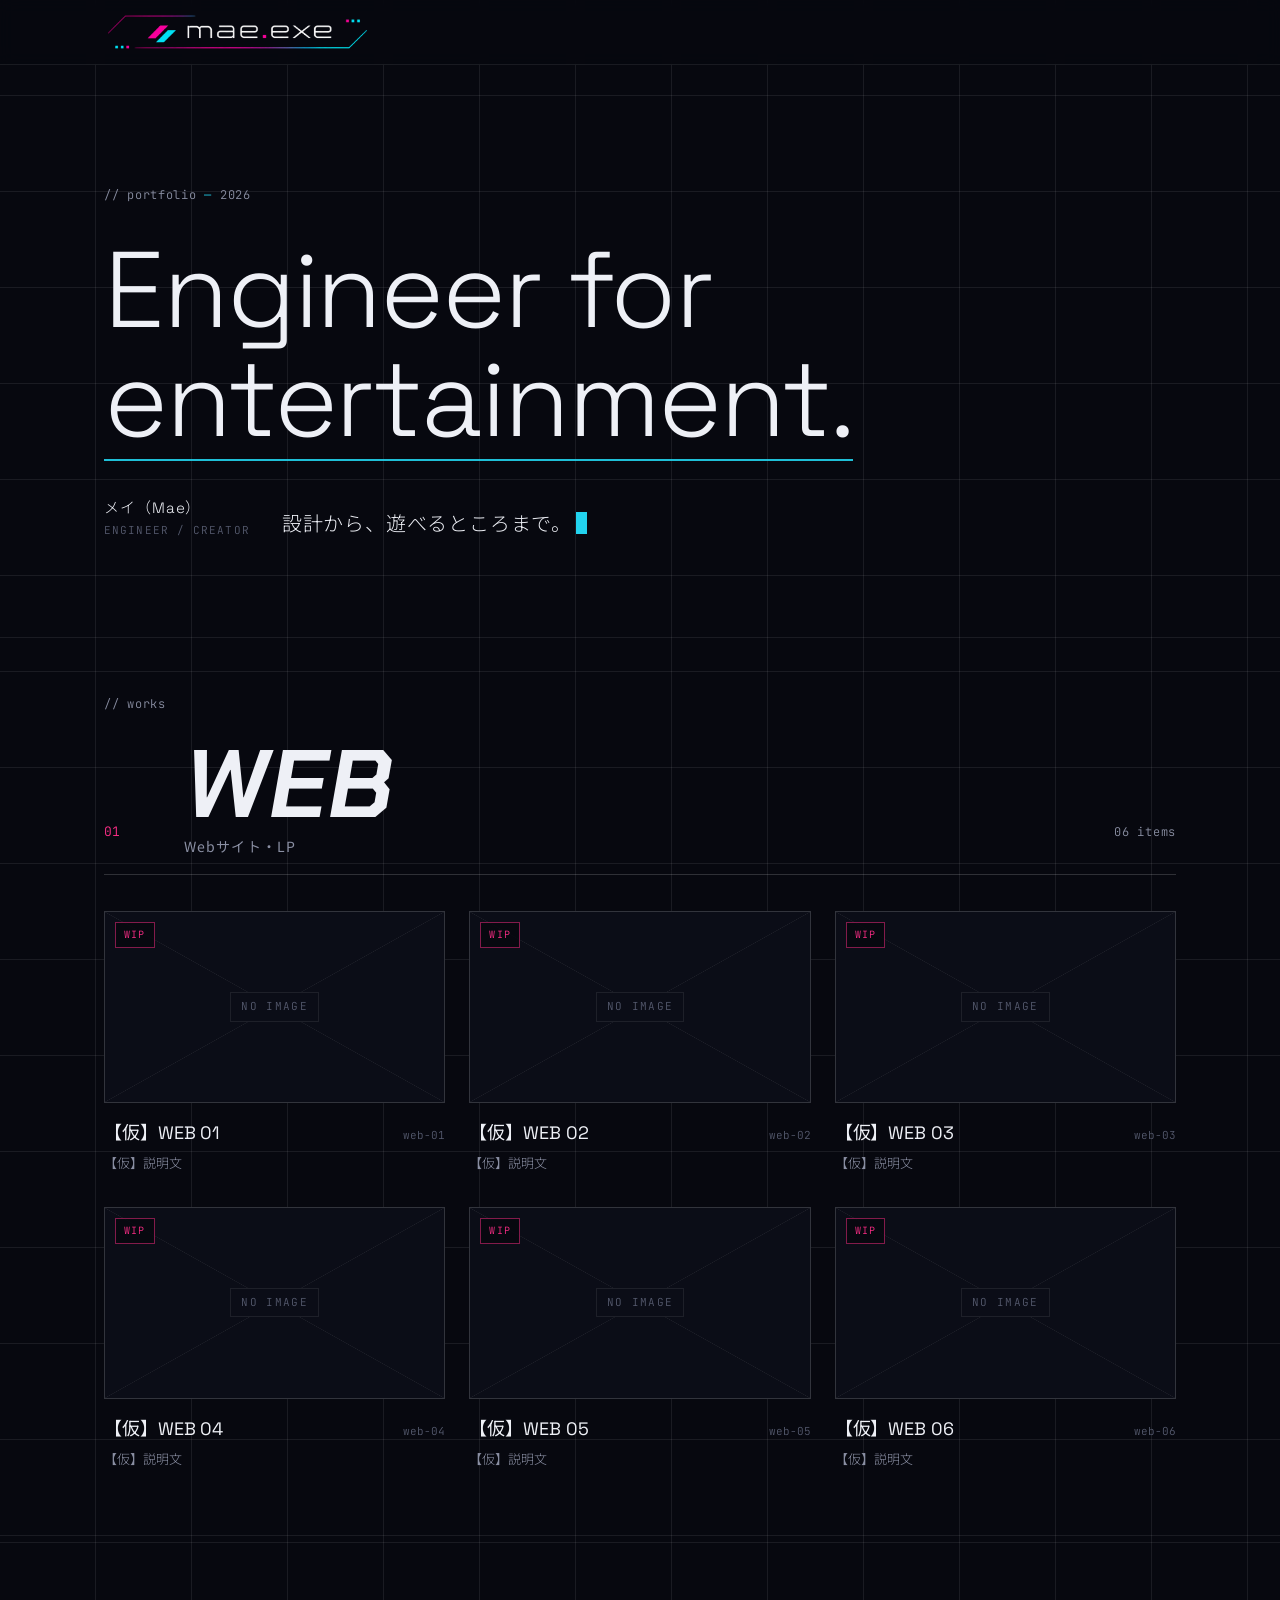
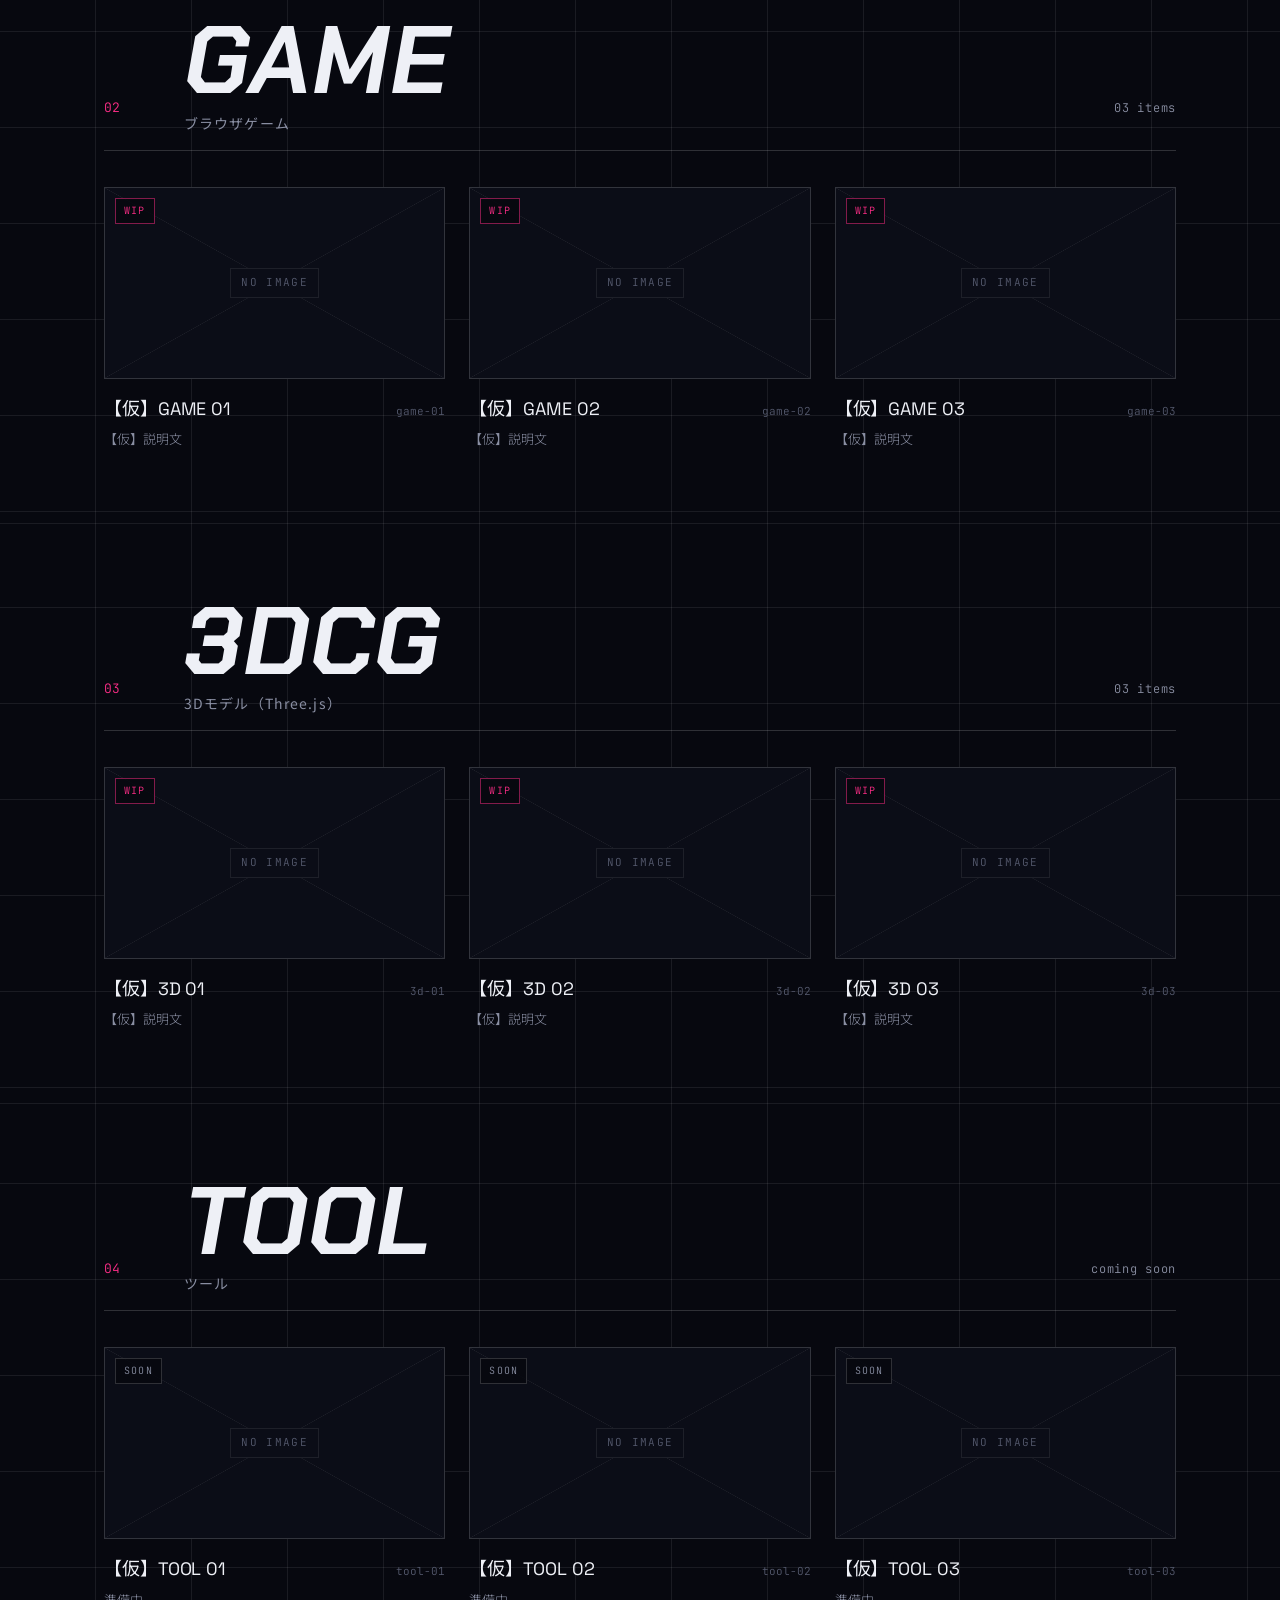
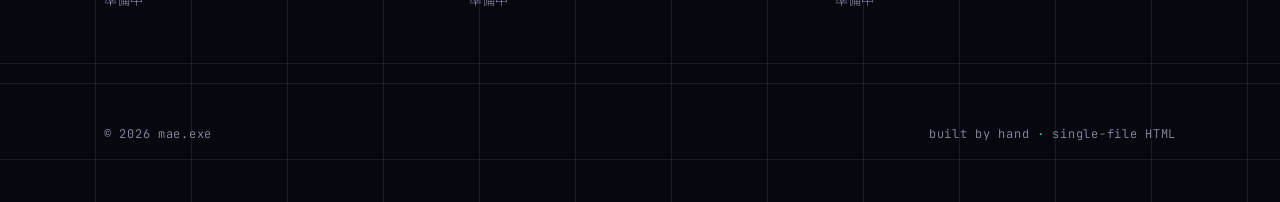
==== index.html @ 67810b6c "mae.exe ポートフォリオのトップページを追加 - KV（Engineer for entertainment.）と Works（WEB / GAME / 3DCG / TOOL） - サムネイル" ====
<!DOCTYPE html>
<html lang="ja">
<head>
<meta charset="UTF-8">
<meta name="viewport" content="width=device-width, initial-scale=1">
<title>mae.exe</title>
<link rel="preconnect" href="https://fonts.googleapis.com">
<link rel="preconnect" href="https://fonts.gstatic.com" crossorigin>
<link href="https://fonts.googleapis.com/css2?family=Space+Grotesk:wght@300;400;500&family=Chakra+Petch:ital,wght@1,600;1,700&family=JetBrains+Mono:wght@400;500&family=Noto+Sans+JP:wght@300;400;500&display=swap" rel="stylesheet">
<style>
:root{
  --bg:#07080f;
  --line:rgba(255,255,255,.08);
  --line-2:rgba(255,255,255,.16);
  --text:#eef0f6;
  --muted:#8a8fa3;
  --dim:#555a6e;
  --magenta:#ff2e88;
  --cyan:#22d3ee;
  --sans:"Noto Sans JP","Hiragino Sans","Yu Gothic",sans-serif;
  --display:"Space Grotesk","Noto Sans JP",sans-serif;
  --mono:"JetBrains Mono",ui-monospace,"Consolas",monospace;
}
*{box-sizing:border-box;margin:0;padding:0}
html{scroll-behavior:smooth;scroll-padding-top:80px}
body{
  background:var(--bg);color:var(--text);font-family:var(--sans);font-weight:300;line-height:1.8;
  -webkit-font-smoothing:antialiased;
  background-image:linear-gradient(var(--line) 1px,transparent 1px),linear-gradient(90deg,var(--line) 1px,transparent 1px);
  background-size:96px 96px;background-position:-1px -1px;
}
a{color:inherit;text-decoration:none}
.wrap{max-width:1120px;margin:0 auto;padding:0 24px}
.mono{font-family:var(--mono);font-size:12px;letter-spacing:.06em;color:var(--muted)}
.mono .hl{color:var(--cyan)}

/* header */
header.bar{position:sticky;top:0;z-index:10;background:rgba(7,8,15,.85);backdrop-filter:blur(8px);border-bottom:1px solid var(--line)}
header.bar .wrap{display:flex;align-items:center;justify-content:space-between;height:64px;gap:16px}
.logo{display:flex;align-items:center;font-family:var(--display);font-weight:500;font-size:20px;letter-spacing:.08em;color:var(--magenta);
  text-shadow:0 0 6px rgba(255,46,136,.55),0 0 18px rgba(255,46,136,.25);animation:ignite 1.6s steps(1,end) .3s both}
.logo img{display:none;height:44px;width:auto;max-width:280px;object-fit:contain}
@media (max-width:600px){ .logo img{height:36px} }
.logo.has-img img{display:block}
.logo.has-img .logo-text{display:none}
@keyframes ignite{0%{opacity:.08;text-shadow:none}10%{opacity:1}14%{opacity:.15;text-shadow:none}22%{opacity:1}26%{opacity:.3;text-shadow:none}34%,100%{opacity:1}}
/* hero (KV) */
.hero{padding:120px 0 96px;border-bottom:1px solid var(--line)}
.hero .mono{margin-bottom:28px}
.hero h1{font-family:var(--display);font-weight:300;font-size:clamp(44px,8.4vw,112px);line-height:1.02;letter-spacing:-.02em}
.hero h1 .accent{position:relative;white-space:nowrap}
.hero h1 .accent::after{content:"";position:absolute;left:0;right:0;bottom:.06em;height:2px;background:var(--cyan);opacity:.9}
.hero .sub{margin-top:40px;display:grid;grid-template-columns:auto 1fr;gap:32px;align-items:end}
.hero .name{font-family:var(--display);font-size:15px;letter-spacing:.06em}
.hero .name small{display:block;font-family:var(--mono);font-size:11px;color:var(--dim);letter-spacing:.1em}
.hero .copy{font-size:clamp(16px,2vw,20px);font-weight:300;letter-spacing:.04em}
.caret{display:inline-block;width:.55em;height:1.1em;vertical-align:-.15em;background:var(--cyan);margin-left:4px;animation:blink 1.1s steps(1) infinite}
@keyframes blink{50%{opacity:0}}
.works-label{padding-top:56px}
.works-label + section.cat{padding-top:24px}

/* category */
section.cat{padding:72px 0;border-bottom:1px solid var(--line)}
.cat-head{display:grid;grid-template-columns:64px 1fr auto;align-items:end;gap:16px;margin-bottom:36px;padding-bottom:20px;border-bottom:1px solid var(--line-2)}
.cat-head .no{font-family:var(--mono);font-size:13px;color:var(--magenta);padding-bottom:10px}
.cat-head .mono{padding-bottom:10px}
.cat-head h2{font-family:"Chakra Petch",var(--display);font-style:italic;font-weight:700;font-size:clamp(48px,7.5vw,96px);line-height:.95;letter-spacing:.01em}
.cat-head h2 small{display:block;font-family:var(--sans);font-style:normal;font-size:14px;font-weight:400;color:var(--muted);letter-spacing:.08em;margin-top:10px}

/* cards */
.grid{display:grid;grid-template-columns:repeat(3,minmax(0,1fr));gap:32px 24px}
.card{display:block;position:relative}
.thumb{position:relative;aspect-ratio:16/9;overflow:hidden;border:1px solid var(--line-2);background:#0b0d17;transition:border-color .25s,box-shadow .25s}
.thumb img{position:absolute;inset:0;width:100%;height:100%;object-fit:cover;z-index:1}
/* 画像なしのときの仮枠 */
.thumb .ph{position:absolute;inset:0;display:grid;place-items:center;
  background:
    linear-gradient(to top right,transparent calc(50% - .5px),var(--line) 50%,transparent calc(50% + .5px)),
    linear-gradient(to bottom right,transparent calc(50% - .5px),var(--line) 50%,transparent calc(50% + .5px));}
.thumb .ph span{font-family:var(--mono);font-size:11px;letter-spacing:.12em;color:var(--dim);background:#0b0d17;padding:4px 10px;border:1px solid var(--line)}
.card:hover .thumb,.card:focus-visible .thumb{border-color:var(--cyan);box-shadow:0 0 0 1px var(--cyan),0 0 14px rgba(34,211,238,.35)}
.meta{display:flex;justify-content:space-between;align-items:baseline;gap:12px;margin-top:14px}
.meta h3{font-family:var(--display);font-weight:400;font-size:18px;letter-spacing:-.005em}
.meta .id{font-family:var(--mono);font-size:11px;color:var(--dim);white-space:nowrap}
.card p.desc{font-size:13px;color:var(--muted);margin-top:2px}
.status{position:absolute;top:10px;left:10px;z-index:2;font-family:var(--mono);font-size:10px;letter-spacing:.12em;padding:3px 8px;background:rgba(7,8,15,.85);border:1px solid rgba(255,46,136,.5);color:var(--magenta)}
.status.soon{border-color:var(--line-2);color:var(--muted)}

footer{padding:40px 0 56px}
footer .wrap{display:flex;justify-content:space-between;gap:16px;flex-wrap:wrap}

@media (max-width:900px){ .grid{grid-template-columns:repeat(2,minmax(0,1fr))} }
@media (max-width:600px){
  .wrap{padding:0 16px}
  body{background-size:64px 64px}
  .hero{padding:72px 0 64px}
  .hero .sub{grid-template-columns:1fr;gap:16px}
  .works-label{padding-top:40px}
  section.cat{padding:48px 0}
  .cat-head{grid-template-columns:32px 1fr auto;gap:10px}
  .grid{grid-template-columns:1fr;gap:28px}
}
@media (prefers-reduced-motion:reduce){*{animation:none!important;transition:none!important}}
</style>
</head>
<body>

<header class="bar">
  <div class="wrap">
    <!-- ロゴ画像を assets/logo.png に置くと、文字のロゴから画像に自動で切り替わります -->
    <a href="#top" class="logo" aria-label="mae.exe トップへ"><img src="assets/logo.png" alt="mae.exe" onload="this.parentNode.classList.add('has-img')" onerror="this.remove()"><span class="logo-text">mae.exe</span></a>
  </div>
</header>

<main id="top">

  <section class="hero">
    <div class="wrap">
      <p class="mono">// portfolio <span class="hl">—</span> 2026</p>
      <h1>Engineer for<br><span class="accent">entertainment.</span></h1>
      <div class="sub">
        <p class="name">メイ（Mae）<small>ENGINEER / CREATOR</small></p>
        <p class="copy"><span id="typed">設計から、遊べるところまで。</span><span class="caret" aria-hidden="true"></span></p>
      </div>
    </div>
  </section>

  <div class="wrap works-label"><p class="mono">// works</p></div>

  <!--
    サムネイル画像の入れ方：
    各カードの <img src="thumbs/xxx.jpg"> の場所に画像を置くと、自動で表示されます。
    画像が無いあいだは「NO IMAGE」の仮枠が出ます。推奨サイズ 1280×720（16:9）。
  -->

  <section class="cat" id="web">
    <div class="wrap">
      <div class="cat-head">
        <span class="no">01</span>
        <h2>WEB<small>Webサイト・LP</small></h2>
        <span class="mono">06 items</span>
      </div>
      <div class="grid">
        <a class="card" href="#"><div class="thumb"><div class="ph"><span>NO IMAGE</span></div><img src="thumbs/web-01.jpg" alt="" onerror="this.remove()"><span class="status">WIP</span></div>
          <div class="meta"><h3>【仮】WEB 01</h3><span class="id">web-01</span></div><p class="desc">【仮】説明文</p></a>
        <a class="card" href="#"><div class="thumb"><div class="ph"><span>NO IMAGE</span></div><img src="thumbs/web-02.jpg" alt="" onerror="this.remove()"><span class="status">WIP</span></div>
          <div class="meta"><h3>【仮】WEB 02</h3><span class="id">web-02</span></div><p class="desc">【仮】説明文</p></a>
        <a class="card" href="#"><div class="thumb"><div class="ph"><span>NO IMAGE</span></div><img src="thumbs/web-03.jpg" alt="" onerror="this.remove()"><span class="status">WIP</span></div>
          <div class="meta"><h3>【仮】WEB 03</h3><span class="id">web-03</span></div><p class="desc">【仮】説明文</p></a>
        <a class="card" href="#"><div class="thumb"><div class="ph"><span>NO IMAGE</span></div><img src="thumbs/web-04.jpg" alt="" onerror="this.remove()"><span class="status">WIP</span></div>
          <div class="meta"><h3>【仮】WEB 04</h3><span class="id">web-04</span></div><p class="desc">【仮】説明文</p></a>
        <a class="card" href="#"><div class="thumb"><div class="ph"><span>NO IMAGE</span></div><img src="thumbs/web-05.jpg" alt="" onerror="this.remove()"><span class="status">WIP</span></div>
          <div class="meta"><h3>【仮】WEB 05</h3><span class="id">web-05</span></div><p class="desc">【仮】説明文</p></a>
        <a class="card" href="#"><div class="thumb"><div class="ph"><span>NO IMAGE</span></div><img src="thumbs/web-06.jpg" alt="" onerror="this.remove()"><span class="status">WIP</span></div>
          <div class="meta"><h3>【仮】WEB 06</h3><span class="id">web-06</span></div><p class="desc">【仮】説明文</p></a>
      </div>
    </div>
  </section>

  <section class="cat" id="game">
    <div class="wrap">
      <div class="cat-head">
        <span class="no">02</span>
        <h2>GAME<small>ブラウザゲーム</small></h2>
        <span class="mono">03 items</span>
      </div>
      <div class="grid">
        <a class="card" href="#"><div class="thumb"><div class="ph"><span>NO IMAGE</span></div><img src="thumbs/game-01.jpg" alt="" onerror="this.remove()"><span class="status">WIP</span></div>
          <div class="meta"><h3>【仮】GAME 01</h3><span class="id">game-01</span></div><p class="desc">【仮】説明文</p></a>
        <a class="card" href="#"><div class="thumb"><div class="ph"><span>NO IMAGE</span></div><img src="thumbs/game-02.jpg" alt="" onerror="this.remove()"><span class="status">WIP</span></div>
          <div class="meta"><h3>【仮】GAME 02</h3><span class="id">game-02</span></div><p class="desc">【仮】説明文</p></a>
        <a class="card" href="#"><div class="thumb"><div class="ph"><span>NO IMAGE</span></div><img src="thumbs/game-03.jpg" alt="" onerror="this.remove()"><span class="status">WIP</span></div>
          <div class="meta"><h3>【仮】GAME 03</h3><span class="id">game-03</span></div><p class="desc">【仮】説明文</p></a>
      </div>
    </div>
  </section>

  <section class="cat" id="3dcg">
    <div class="wrap">
      <div class="cat-head">
        <span class="no">03</span>
        <h2>3DCG<small>3Dモデル（Three.js）</small></h2>
        <span class="mono">03 items</span>
      </div>
      <div class="grid">
        <a class="card" href="#"><div class="thumb"><div class="ph"><span>NO IMAGE</span></div><img src="thumbs/3d-01.jpg" alt="" onerror="this.remove()"><span class="status">WIP</span></div>
          <div class="meta"><h3>【仮】3D 01</h3><span class="id">3d-01</span></div><p class="desc">【仮】説明文</p></a>
        <a class="card" href="#"><div class="thumb"><div class="ph"><span>NO IMAGE</span></div><img src="thumbs/3d-02.jpg" alt="" onerror="this.remove()"><span class="status">WIP</span></div>
          <div class="meta"><h3>【仮】3D 02</h3><span class="id">3d-02</span></div><p class="desc">【仮】説明文</p></a>
        <a class="card" href="#"><div class="thumb"><div class="ph"><span>NO IMAGE</span></div><img src="thumbs/3d-03.jpg" alt="" onerror="this.remove()"><span class="status">WIP</span></div>
          <div class="meta"><h3>【仮】3D 03</h3><span class="id">3d-03</span></div><p class="desc">【仮】説明文</p></a>
      </div>
    </div>
  </section>

  <section class="cat" id="tool">
    <div class="wrap">
      <div class="cat-head">
        <span class="no">04</span>
        <h2>TOOL<small>ツール</small></h2>
        <span class="mono">coming soon</span>
      </div>
      <div class="grid">
        <div class="card"><div class="thumb"><div class="ph"><span>NO IMAGE</span></div><img src="thumbs/tool-01.jpg" alt="" onerror="this.remove()"><span class="status soon">SOON</span></div>
          <div class="meta"><h3>【仮】TOOL 01</h3><span class="id">tool-01</span></div><p class="desc">準備中</p></div>
        <div class="card"><div class="thumb"><div class="ph"><span>NO IMAGE</span></div><img src="thumbs/tool-02.jpg" alt="" onerror="this.remove()"><span class="status soon">SOON</span></div>
          <div class="meta"><h3>【仮】TOOL 02</h3><span class="id">tool-02</span></div><p class="desc">準備中</p></div>
        <div class="card"><div class="thumb"><div class="ph"><span>NO IMAGE</span></div><img src="thumbs/tool-03.jpg" alt="" onerror="this.remove()"><span class="status soon">SOON</span></div>
          <div class="meta"><h3>【仮】TOOL 03</h3><span class="id">tool-03</span></div><p class="desc">準備中</p></div>
      </div>
    </div>
  </section>

</main>

<footer>
  <div class="wrap">
    <p class="mono">© 2026 mae.exe</p>
    <p class="mono">built by hand <span class="hl">·</span> single-file HTML</p>
  </div>
</footer>

<script>
(function(){
  var el = document.getElementById('typed');
  if (!el) return;
  if (window.matchMedia && window.matchMedia('(prefers-reduced-motion: reduce)').matches) return;
  var text = el.textContent, i = 0;
  el.textContent = '';
  setTimeout(function tick(){
    el.textContent = text.slice(0, ++i);
    if (i < text.length) setTimeout(tick, 70);
  }, 900);
})();
</script>
</body>
</html>
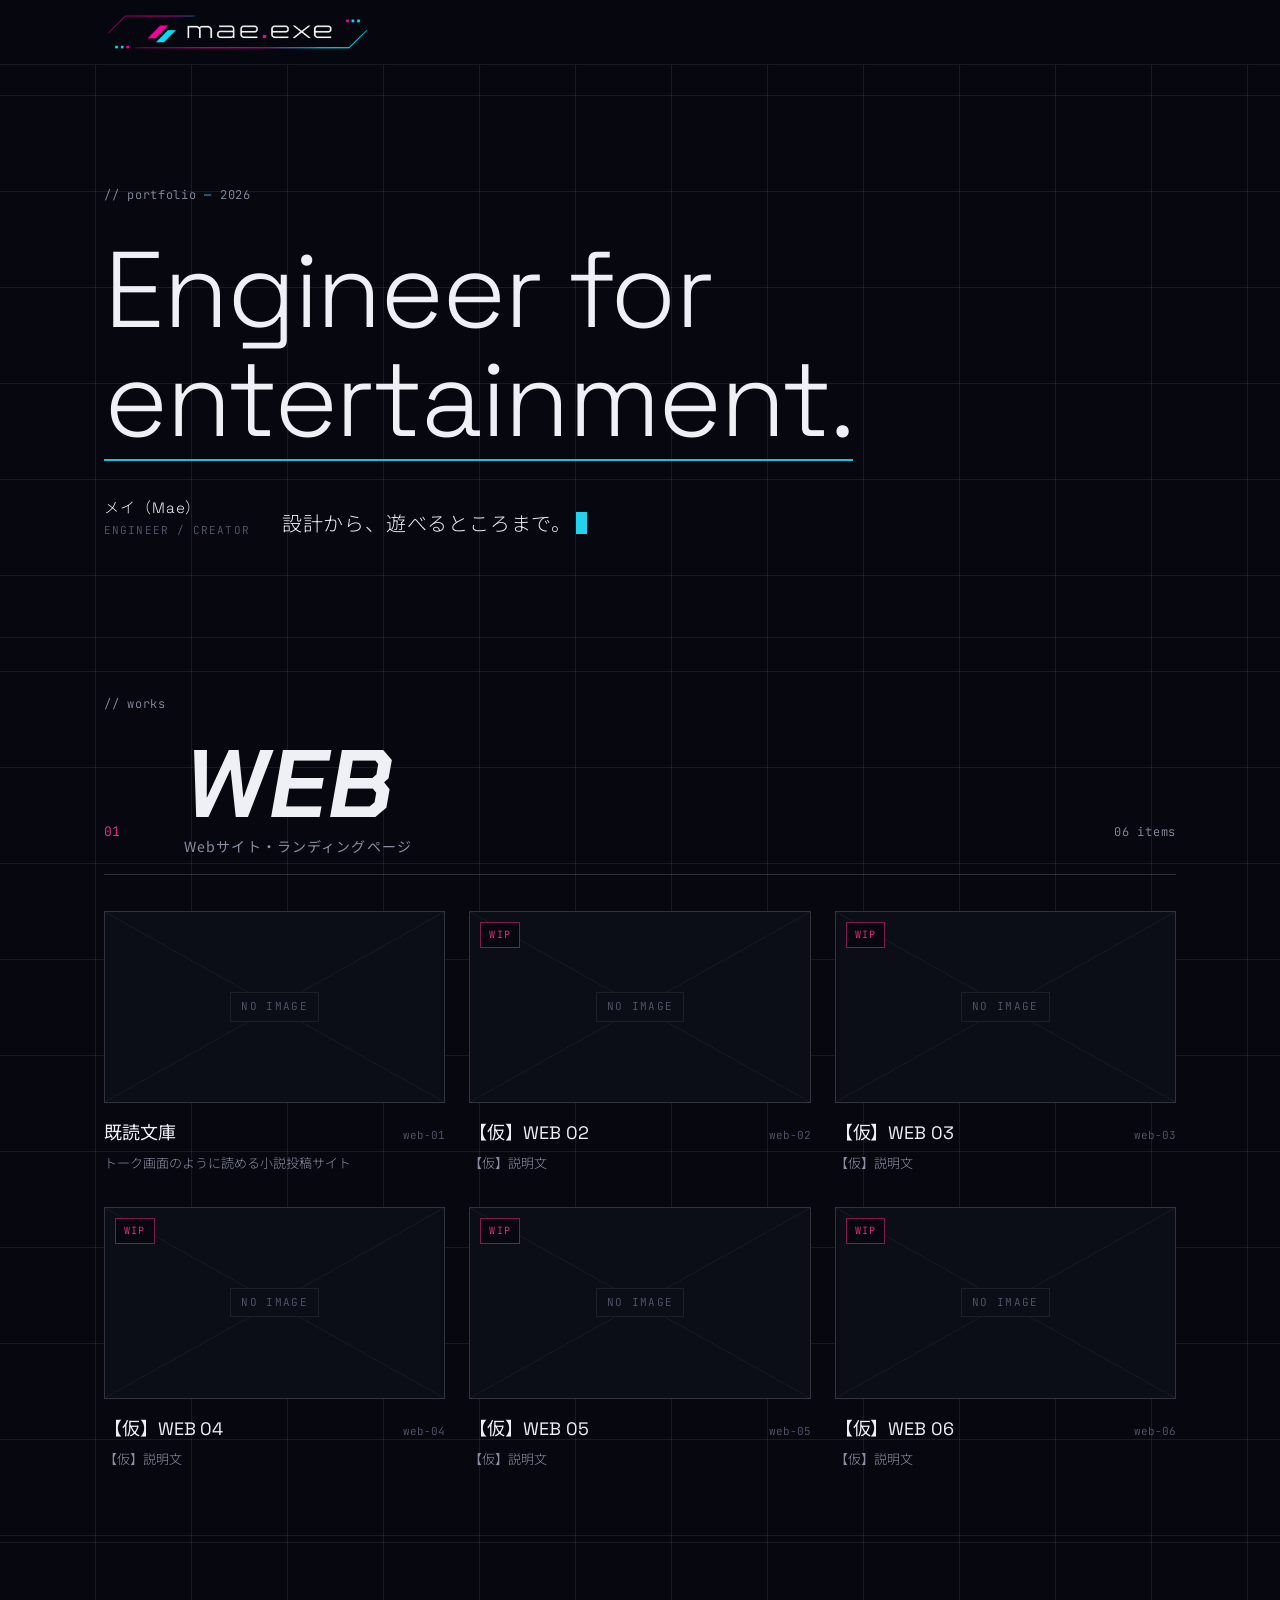
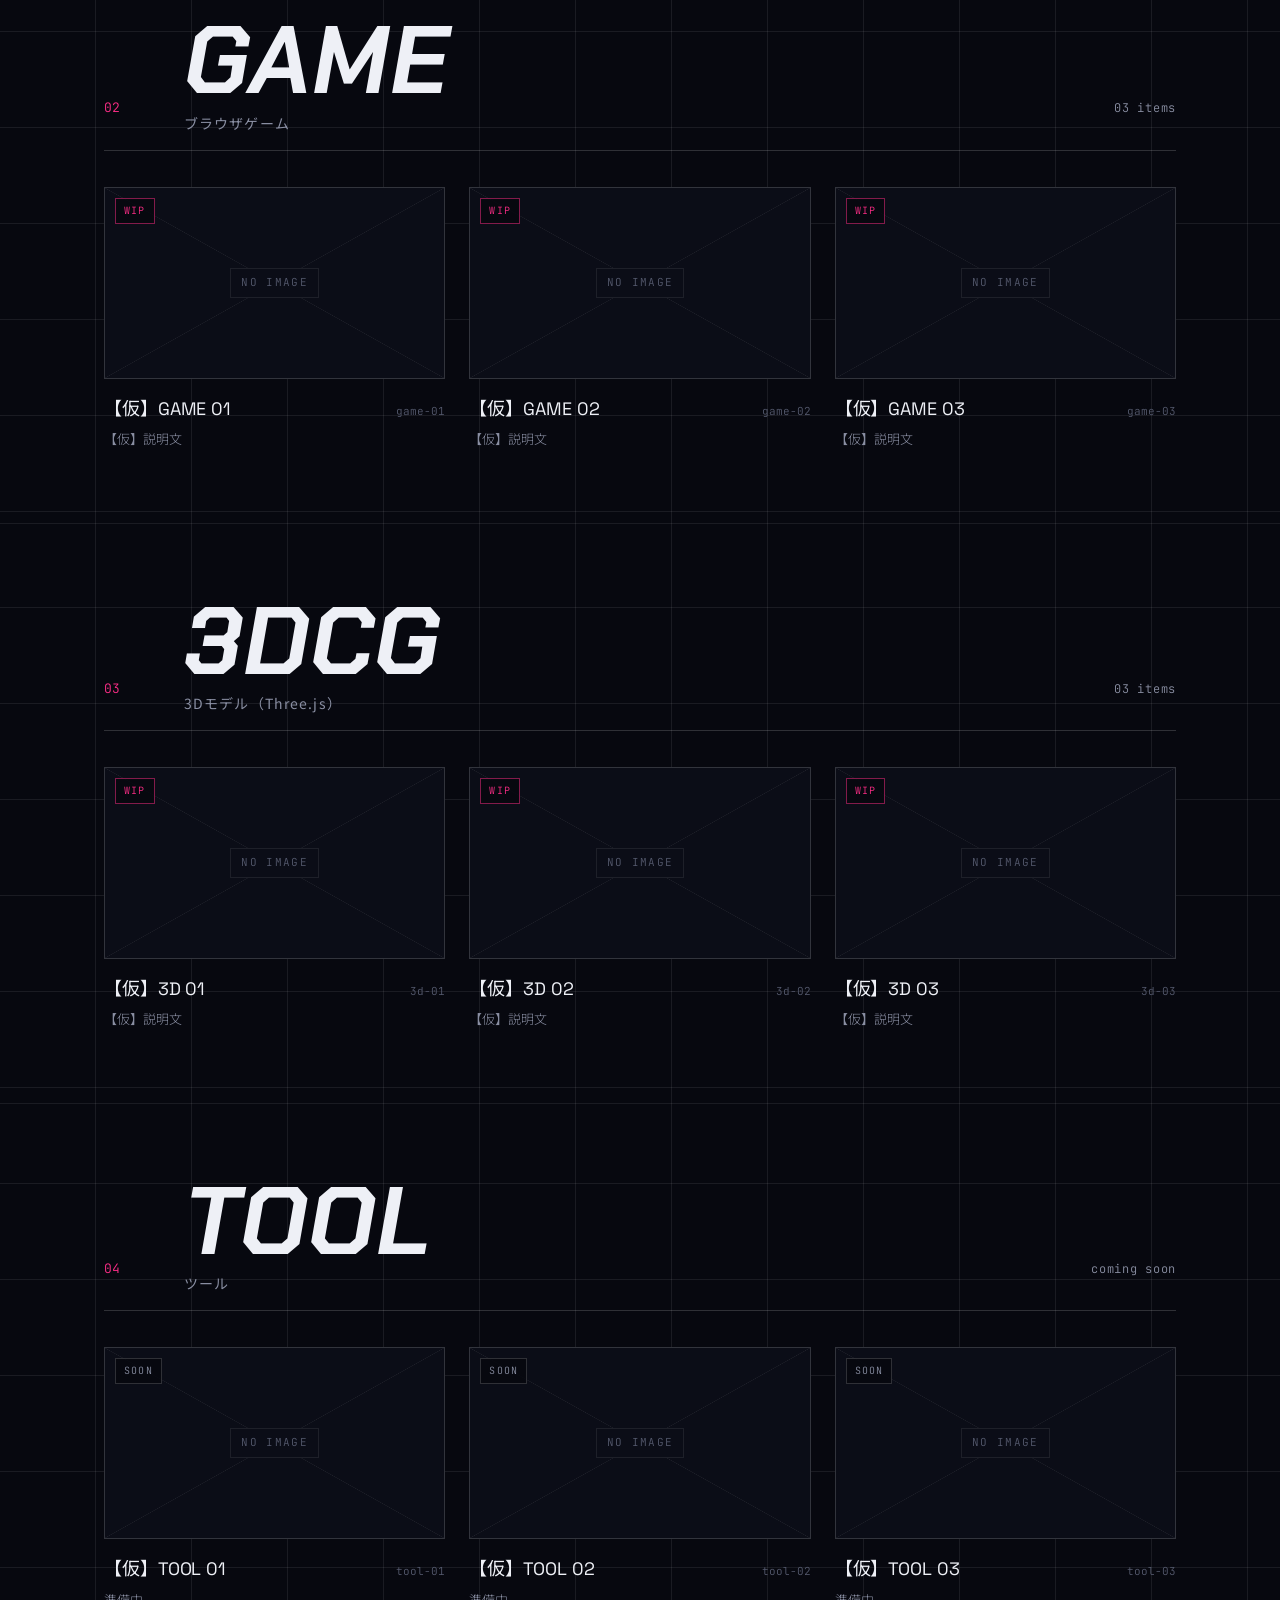
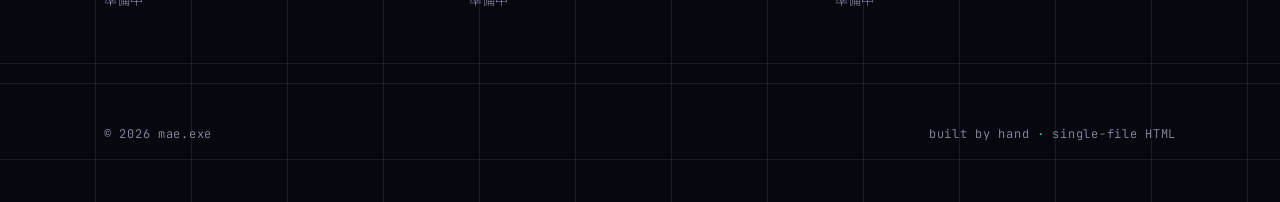
==== commit b01bf07b: "WEB 01「既読文庫」を追加 - トーク画面風に読める架空の小説投稿サイト（トップ／作品ページ／読む画面） - サンプル3作品（ホラー・恋愛・SF）の本文、表紙、挿絵と入力の演出 - ダミー15作品" ====
--- a/index.html
+++ b/index.html
@@ -137,12 +137,12 @@
     <div class="wrap">
       <div class="cat-head">
         <span class="no">01</span>
-        <h2>WEB<small>Webサイト・LP</small></h2>
+        <h2>WEB<small>Webサイト・ランディングページ</small></h2>
         <span class="mono">06 items</span>
       </div>
       <div class="grid">
-        <a class="card" href="#"><div class="thumb"><div class="ph"><span>NO IMAGE</span></div><img src="thumbs/web-01.jpg" alt="" onerror="this.remove()"><span class="status">WIP</span></div>
-          <div class="meta"><h3>【仮】WEB 01</h3><span class="id">web-01</span></div><p class="desc">【仮】説明文</p></a>
+        <a class="card" href="web/01/index.html"><div class="thumb"><div class="ph"><span>NO IMAGE</span></div><img src="thumbs/web-01.jpg" alt="" onerror="this.remove()"></div>
+          <div class="meta"><h3>既読文庫</h3><span class="id">web-01</span></div><p class="desc">トーク画面のように読める小説投稿サイト</p></a>
         <a class="card" href="#"><div class="thumb"><div class="ph"><span>NO IMAGE</span></div><img src="thumbs/web-02.jpg" alt="" onerror="this.remove()"><span class="status">WIP</span></div>
           <div class="meta"><h3>【仮】WEB 02</h3><span class="id">web-02</span></div><p class="desc">【仮】説明文</p></a>
         <a class="card" href="#"><div class="thumb"><div class="ph"><span>NO IMAGE</span></div><img src="thumbs/web-03.jpg" alt="" onerror="this.remove()"><span class="status">WIP</span></div>
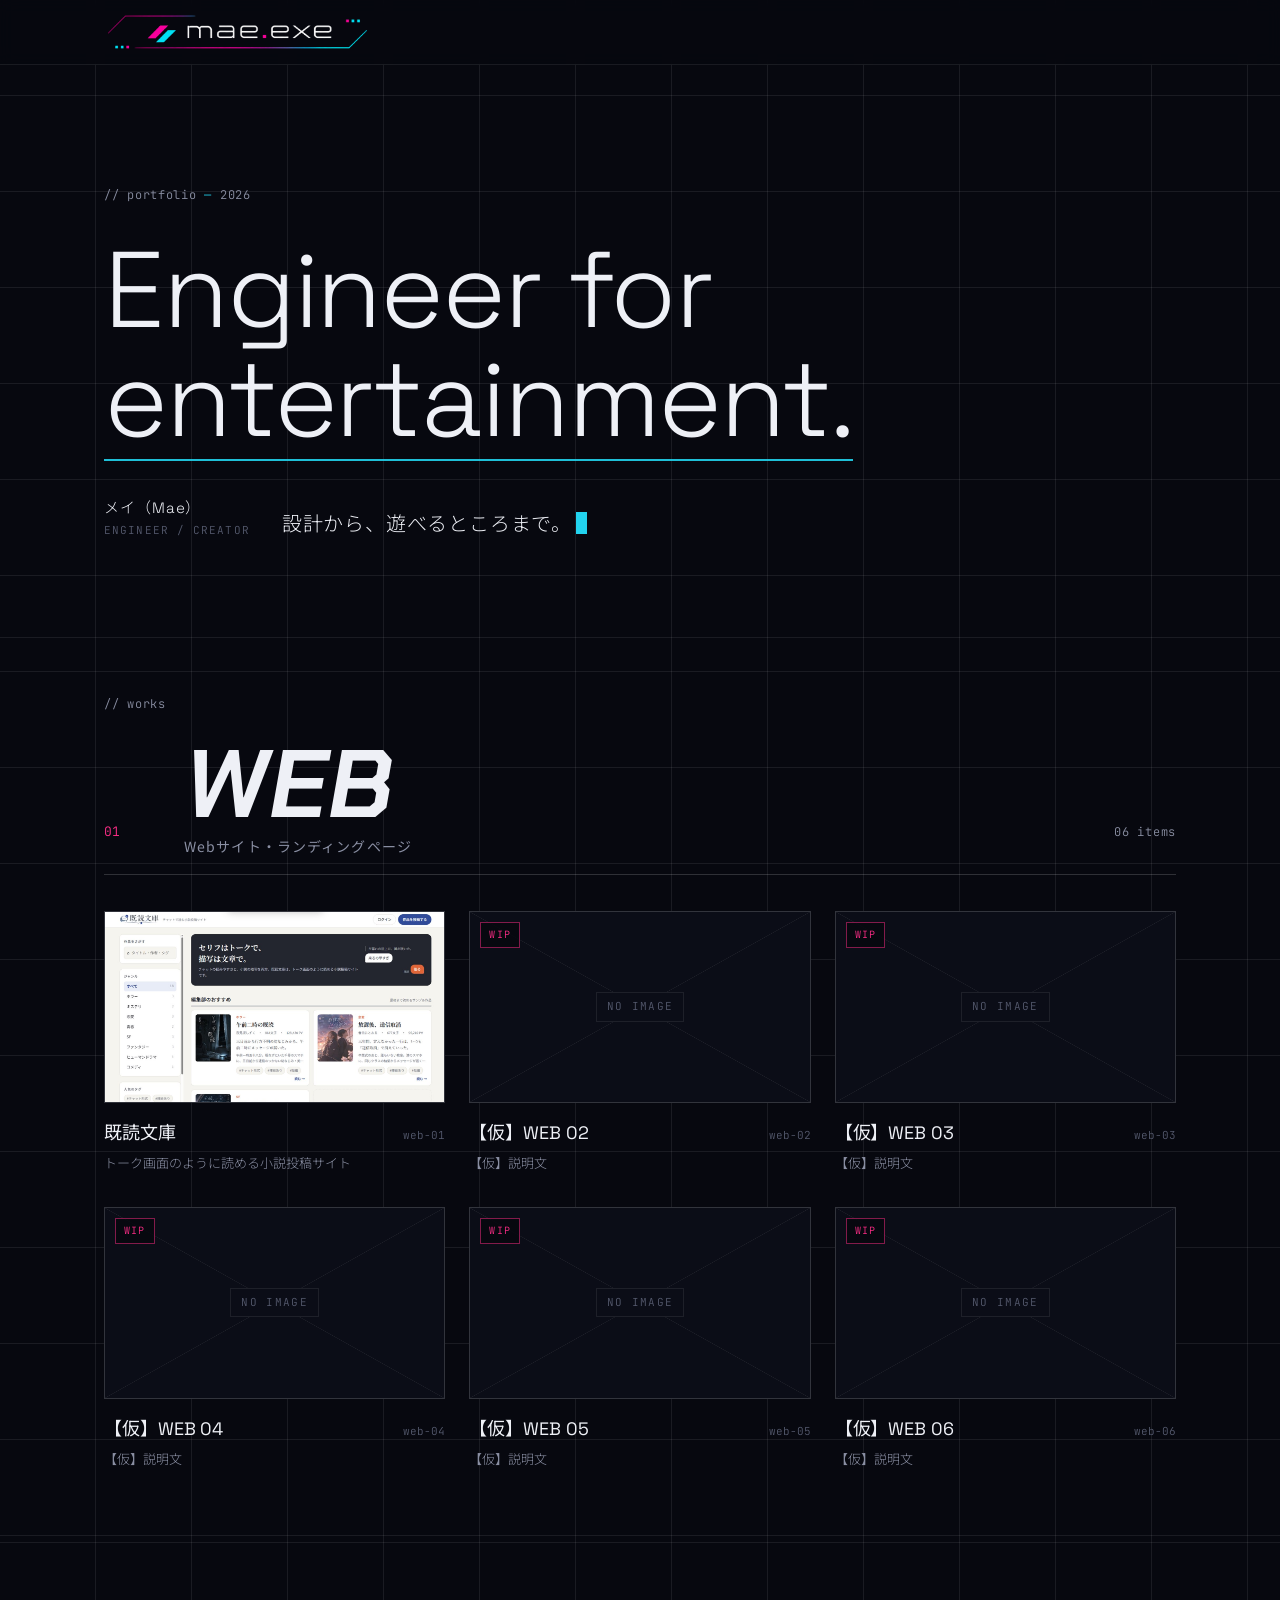
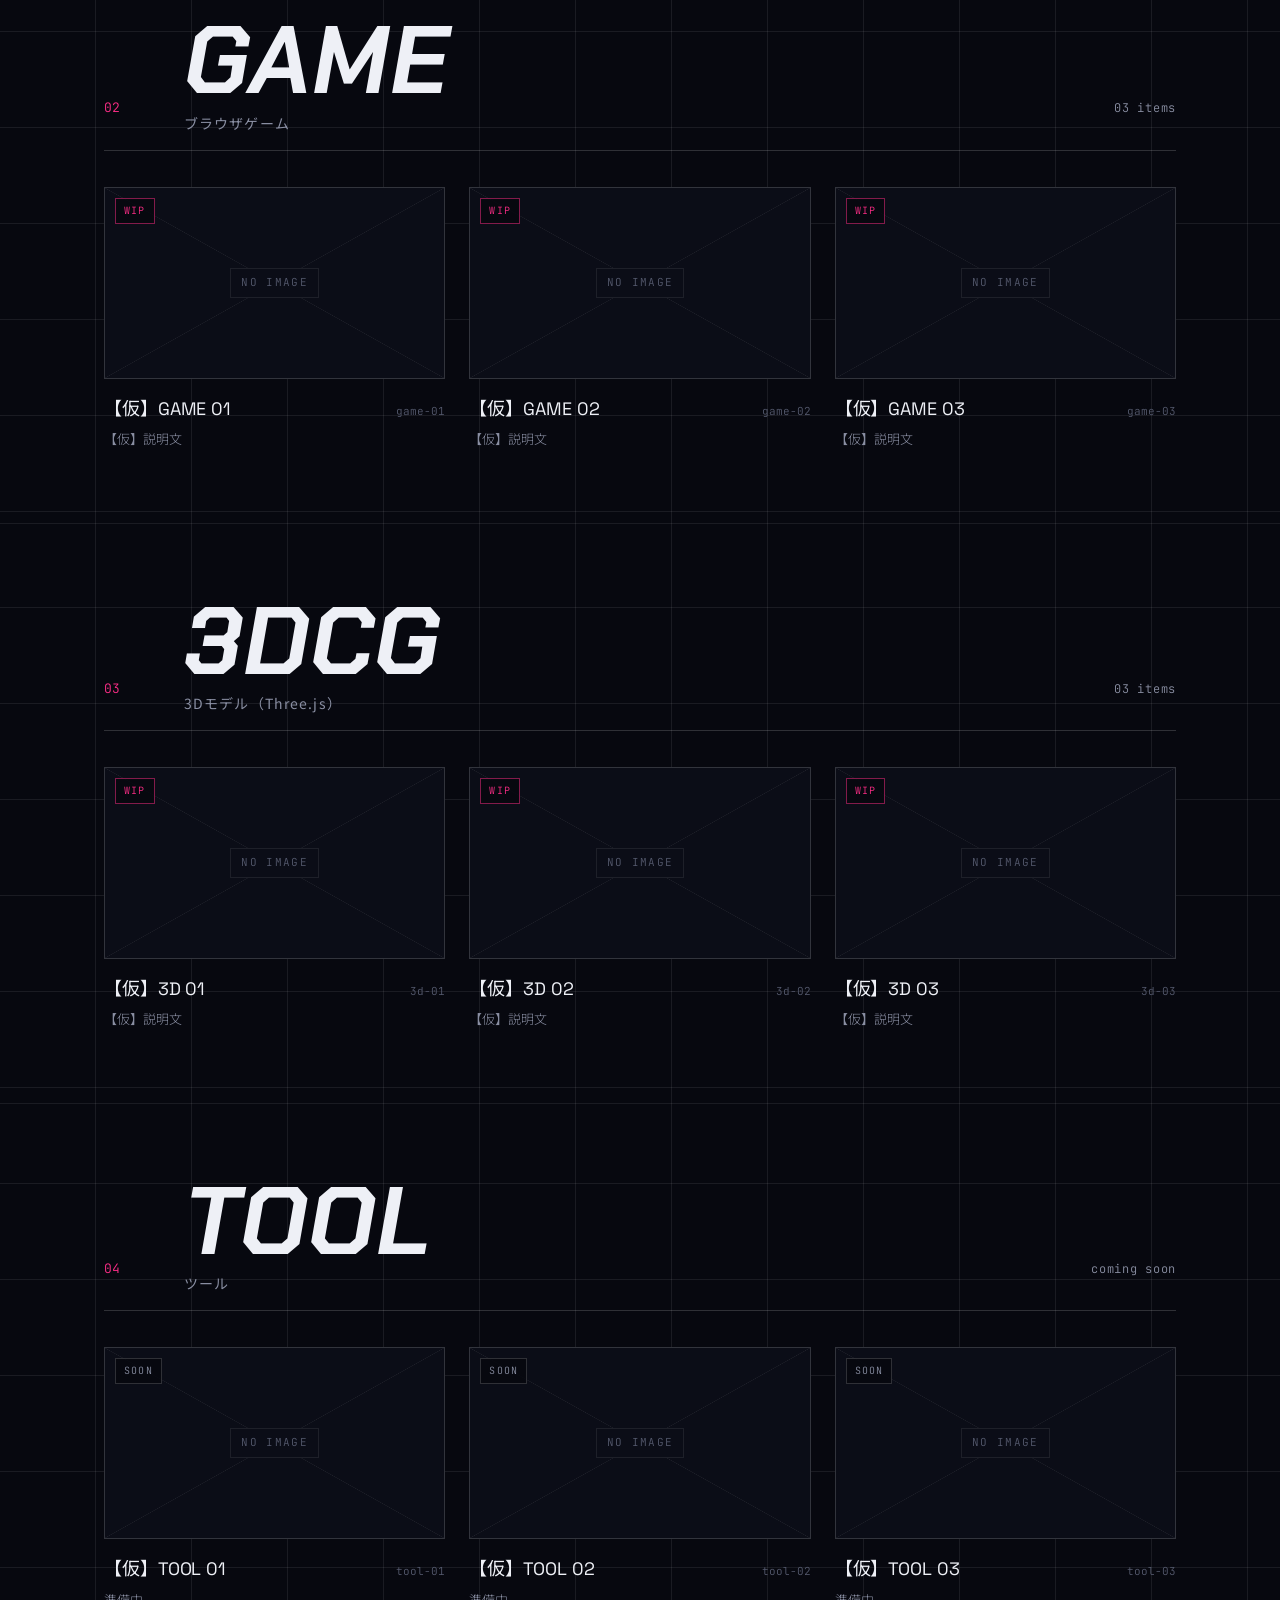
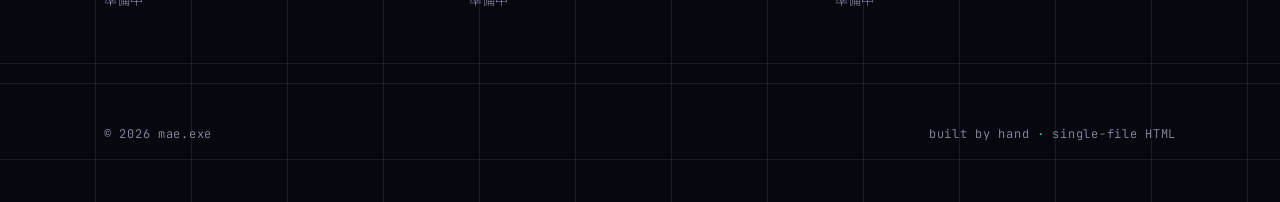
==== commit 730650ab: "WEB 01 のサムネを既読文庫のスクショにする - thumbs/web-01.jpg を追加（横幅いっぱい・下をカットして16:9） - サムネは縦横比が合わないとき上寄せで表示  Co-Auth" ====
--- a/index.html
+++ b/index.html
@@ -71,7 +71,8 @@
 .grid{display:grid;grid-template-columns:repeat(3,minmax(0,1fr));gap:32px 24px}
 .card{display:block;position:relative}
 .thumb{position:relative;aspect-ratio:16/9;overflow:hidden;border:1px solid var(--line-2);background:#0b0d17;transition:border-color .25s,box-shadow .25s}
-.thumb img{position:absolute;inset:0;width:100%;height:100%;object-fit:cover;z-index:1}
+/* 縦横比が合わないときは横幅いっぱいにして、下側をカット */
+.thumb img{position:absolute;inset:0;width:100%;height:100%;object-fit:cover;object-position:center top;z-index:1}
 /* 画像なしのときの仮枠 */
 .thumb .ph{position:absolute;inset:0;display:grid;place-items:center;
   background:
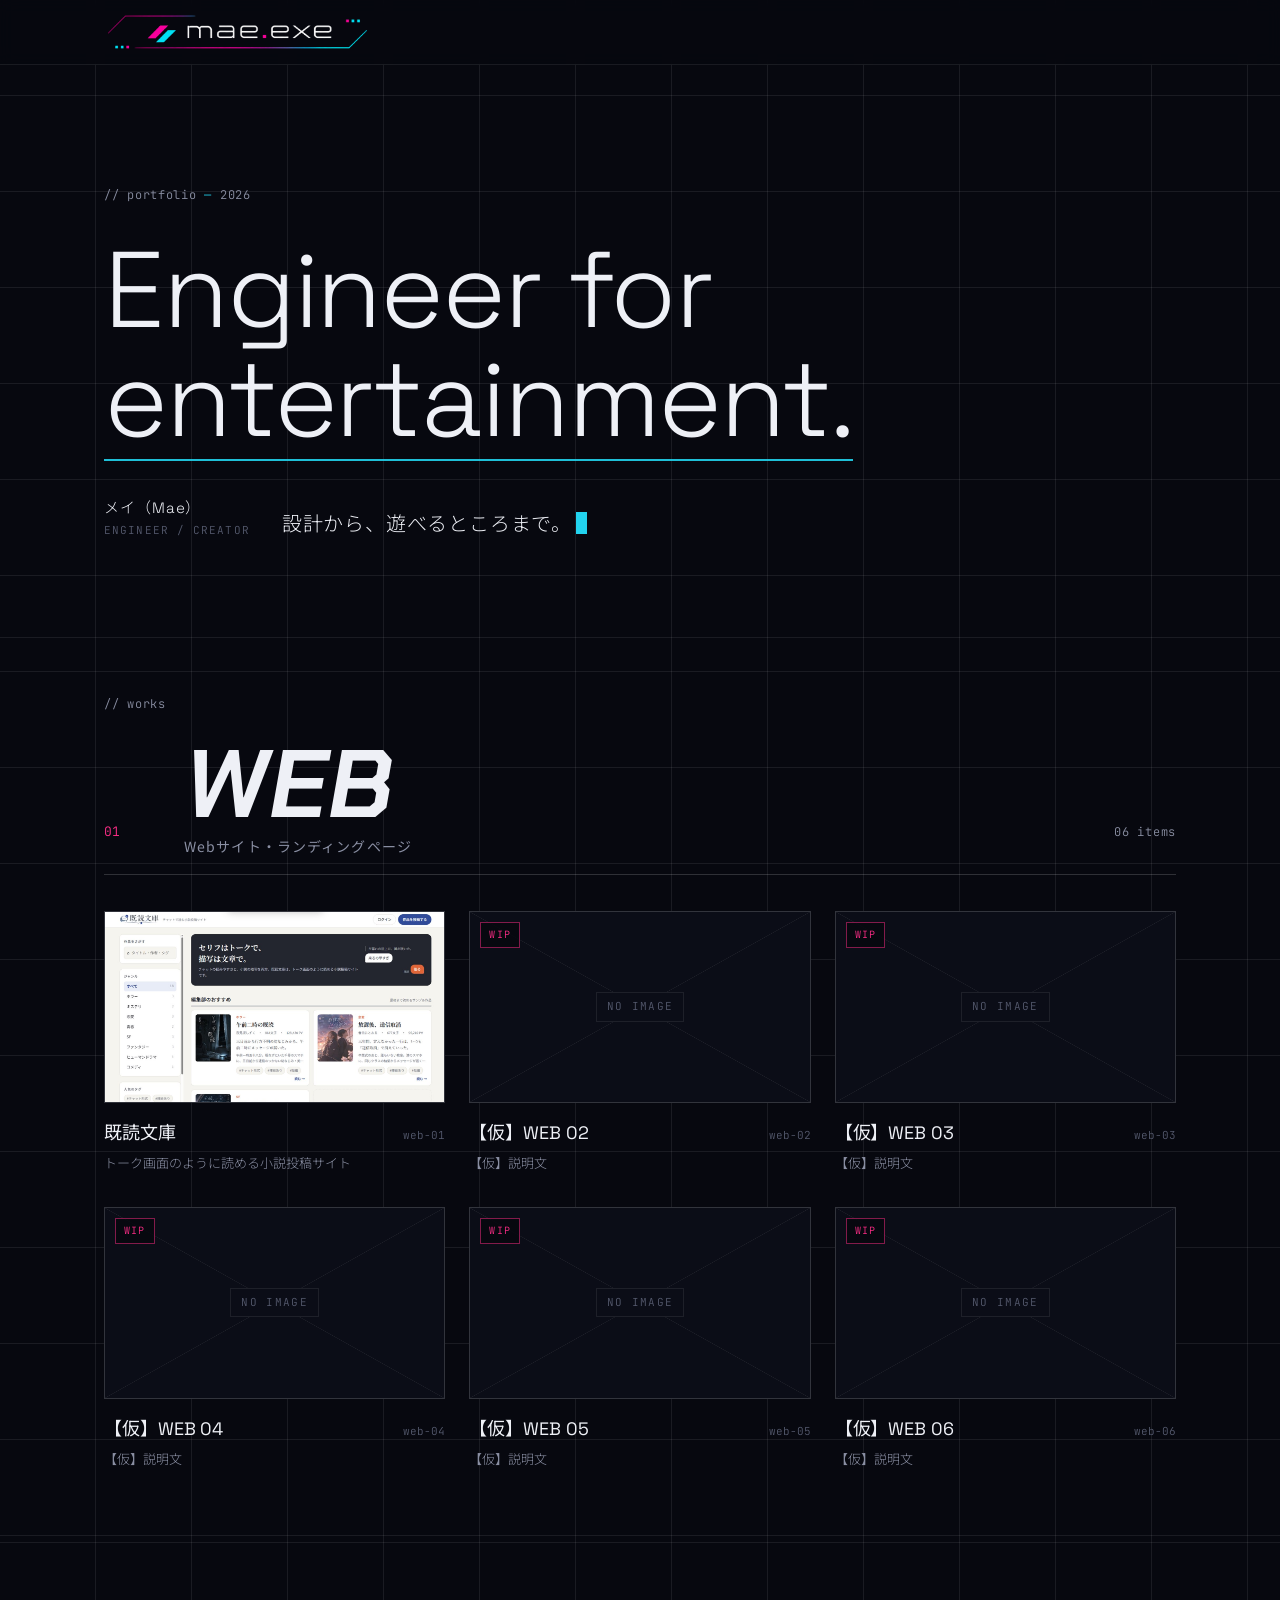
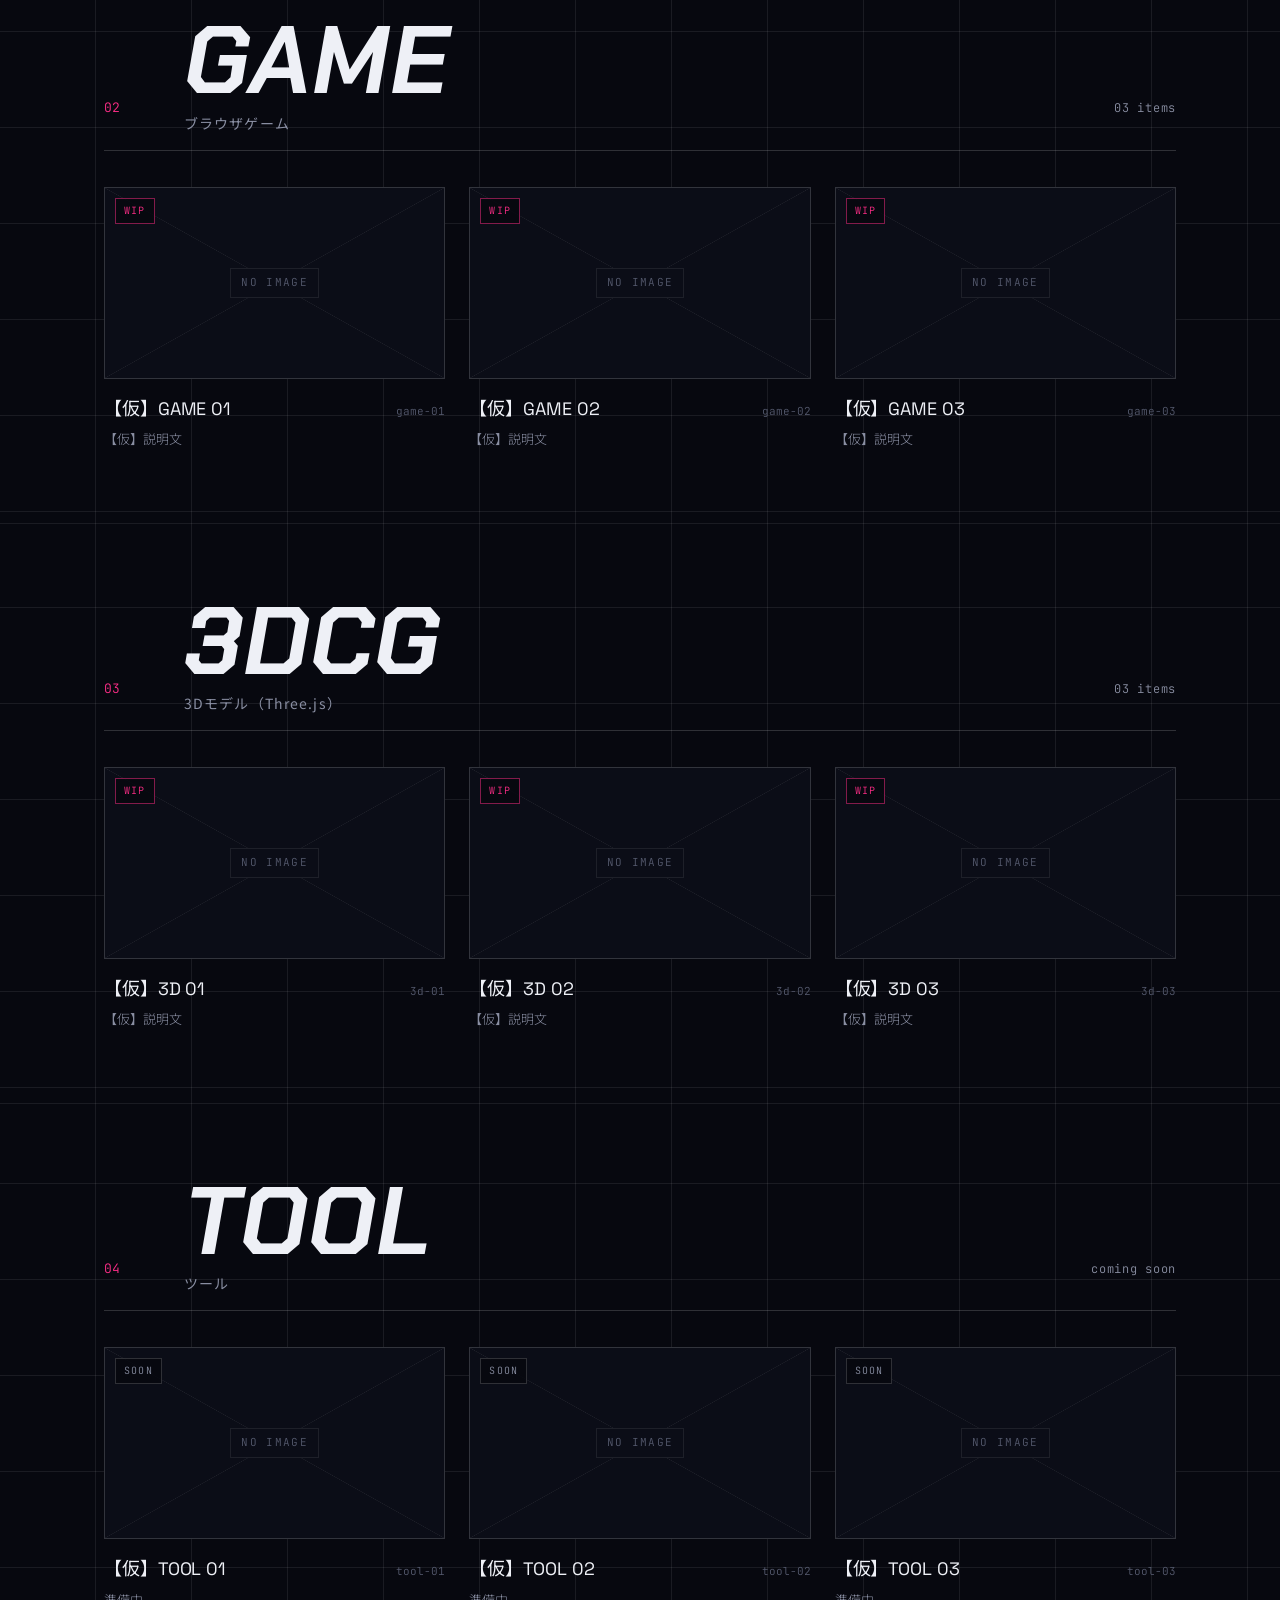
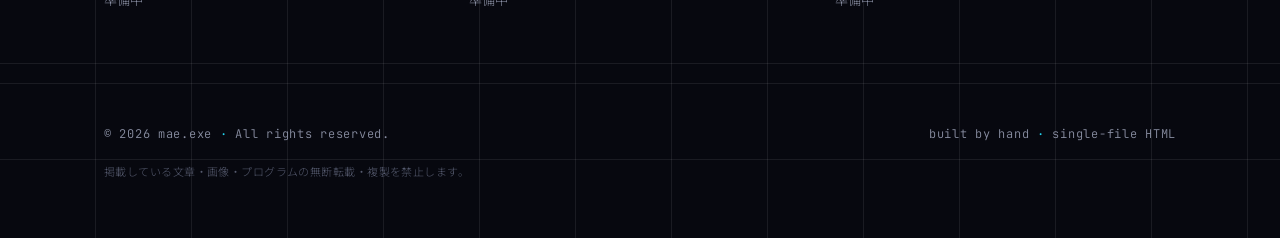
==== commit a768d620: "READMEを追加し、サイトに検索除けと著作権表記を入れる - README.md とバナー画像（assets/readme-banner.png）を追加 - トップと既読文庫に noindex を設" ====
--- a/index.html
+++ b/index.html
@@ -4,6 +4,8 @@
 <meta charset="UTF-8">
 <meta name="viewport" content="width=device-width, initial-scale=1">
 <title>mae.exe</title>
+<!-- 検索エンジンに載せない（URLを知っている人だけが見る想定） -->
+<meta name="robots" content="noindex, nofollow, noarchive, noimageindex">
 <link rel="preconnect" href="https://fonts.googleapis.com">
 <link rel="preconnect" href="https://fonts.gstatic.com" crossorigin>
 <link href="https://fonts.googleapis.com/css2?family=Space+Grotesk:wght@300;400;500&family=Chakra+Petch:ital,wght@1,600;1,700&family=JetBrains+Mono:wght@400;500&family=Noto+Sans+JP:wght@300;400;500&display=swap" rel="stylesheet">
@@ -89,6 +91,7 @@
 
 footer{padding:40px 0 56px}
 footer .wrap{display:flex;justify-content:space-between;gap:16px;flex-wrap:wrap}
+footer .note{width:100%;font-size:11px;color:var(--dim);letter-spacing:.04em}
 
 @media (max-width:900px){ .grid{grid-template-columns:repeat(2,minmax(0,1fr))} }
 @media (max-width:600px){
@@ -216,8 +219,9 @@
 
 <footer>
   <div class="wrap">
-    <p class="mono">© 2026 mae.exe</p>
+    <p class="mono">© 2026 mae.exe <span class="hl">·</span> All rights reserved.</p>
     <p class="mono">built by hand <span class="hl">·</span> single-file HTML</p>
+    <p class="note">掲載している文章・画像・プログラムの無断転載・複製を禁止します。</p>
   </div>
 </footer>
 
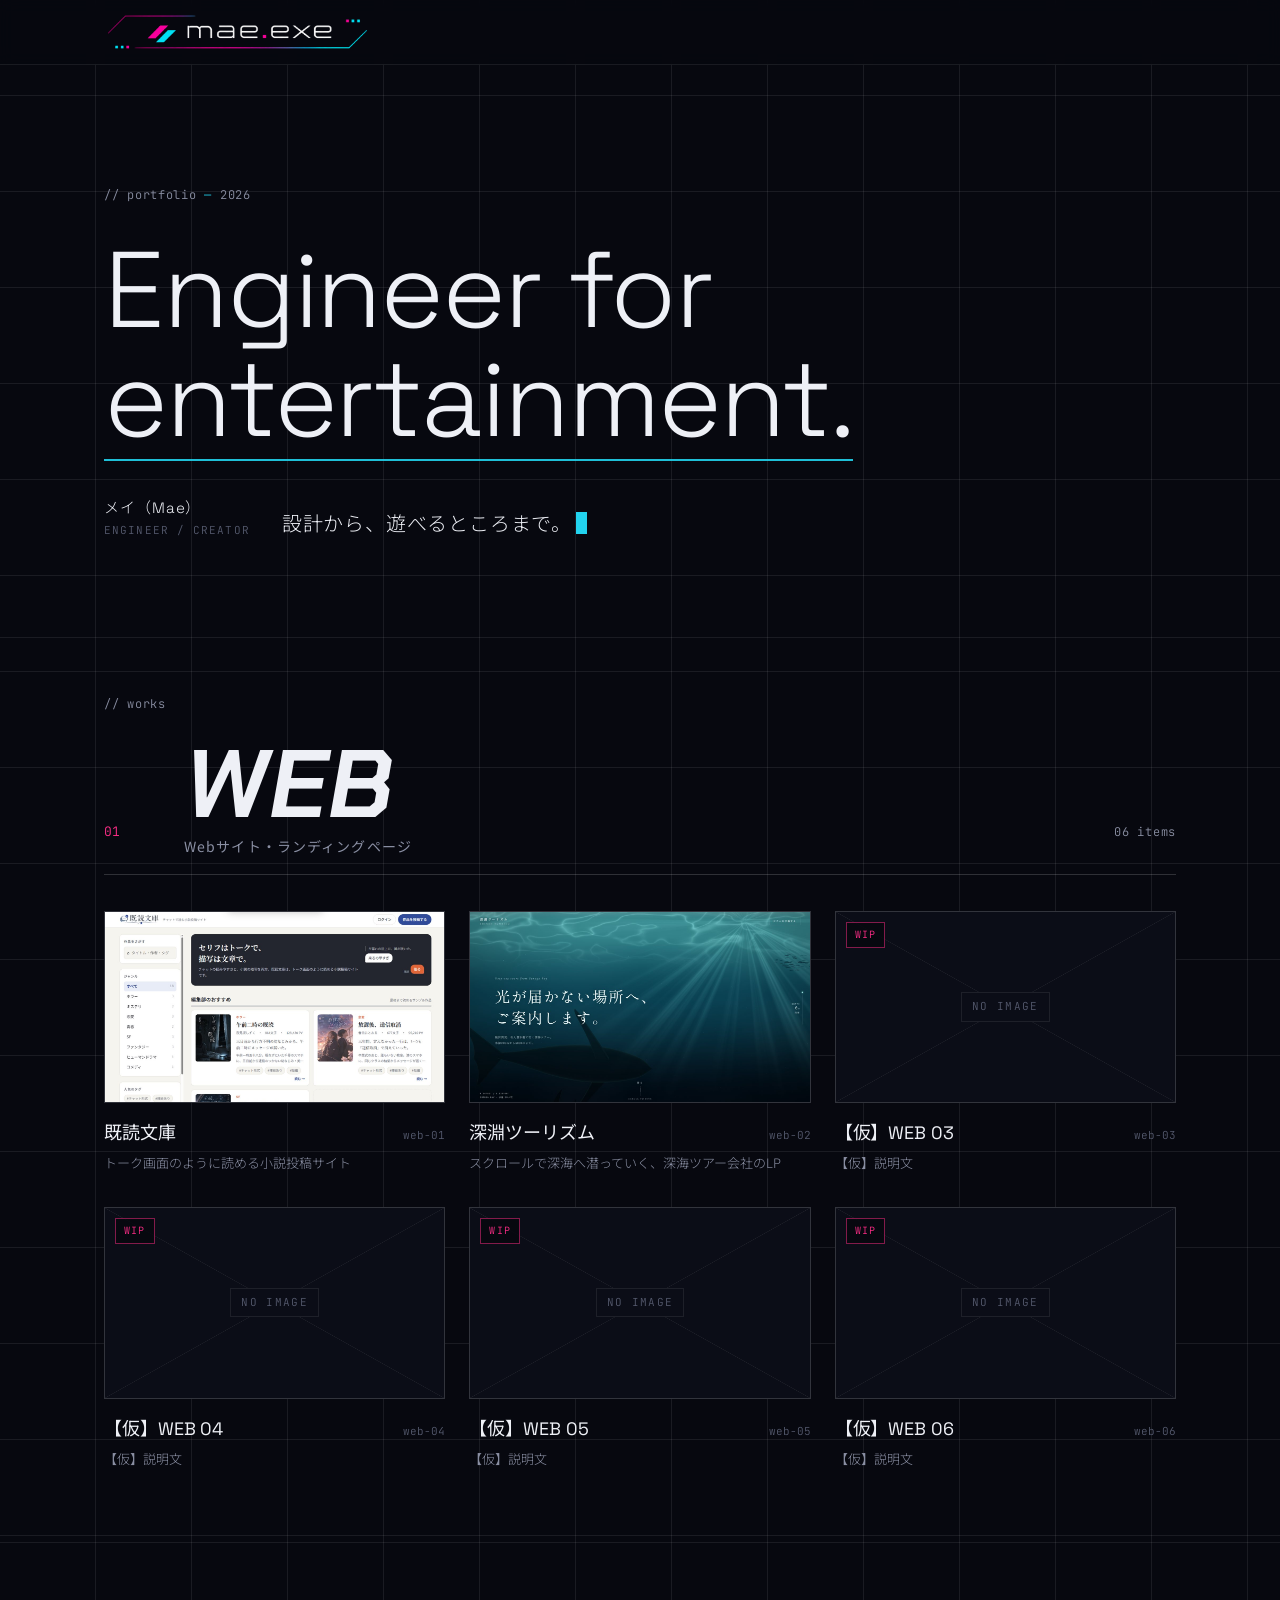
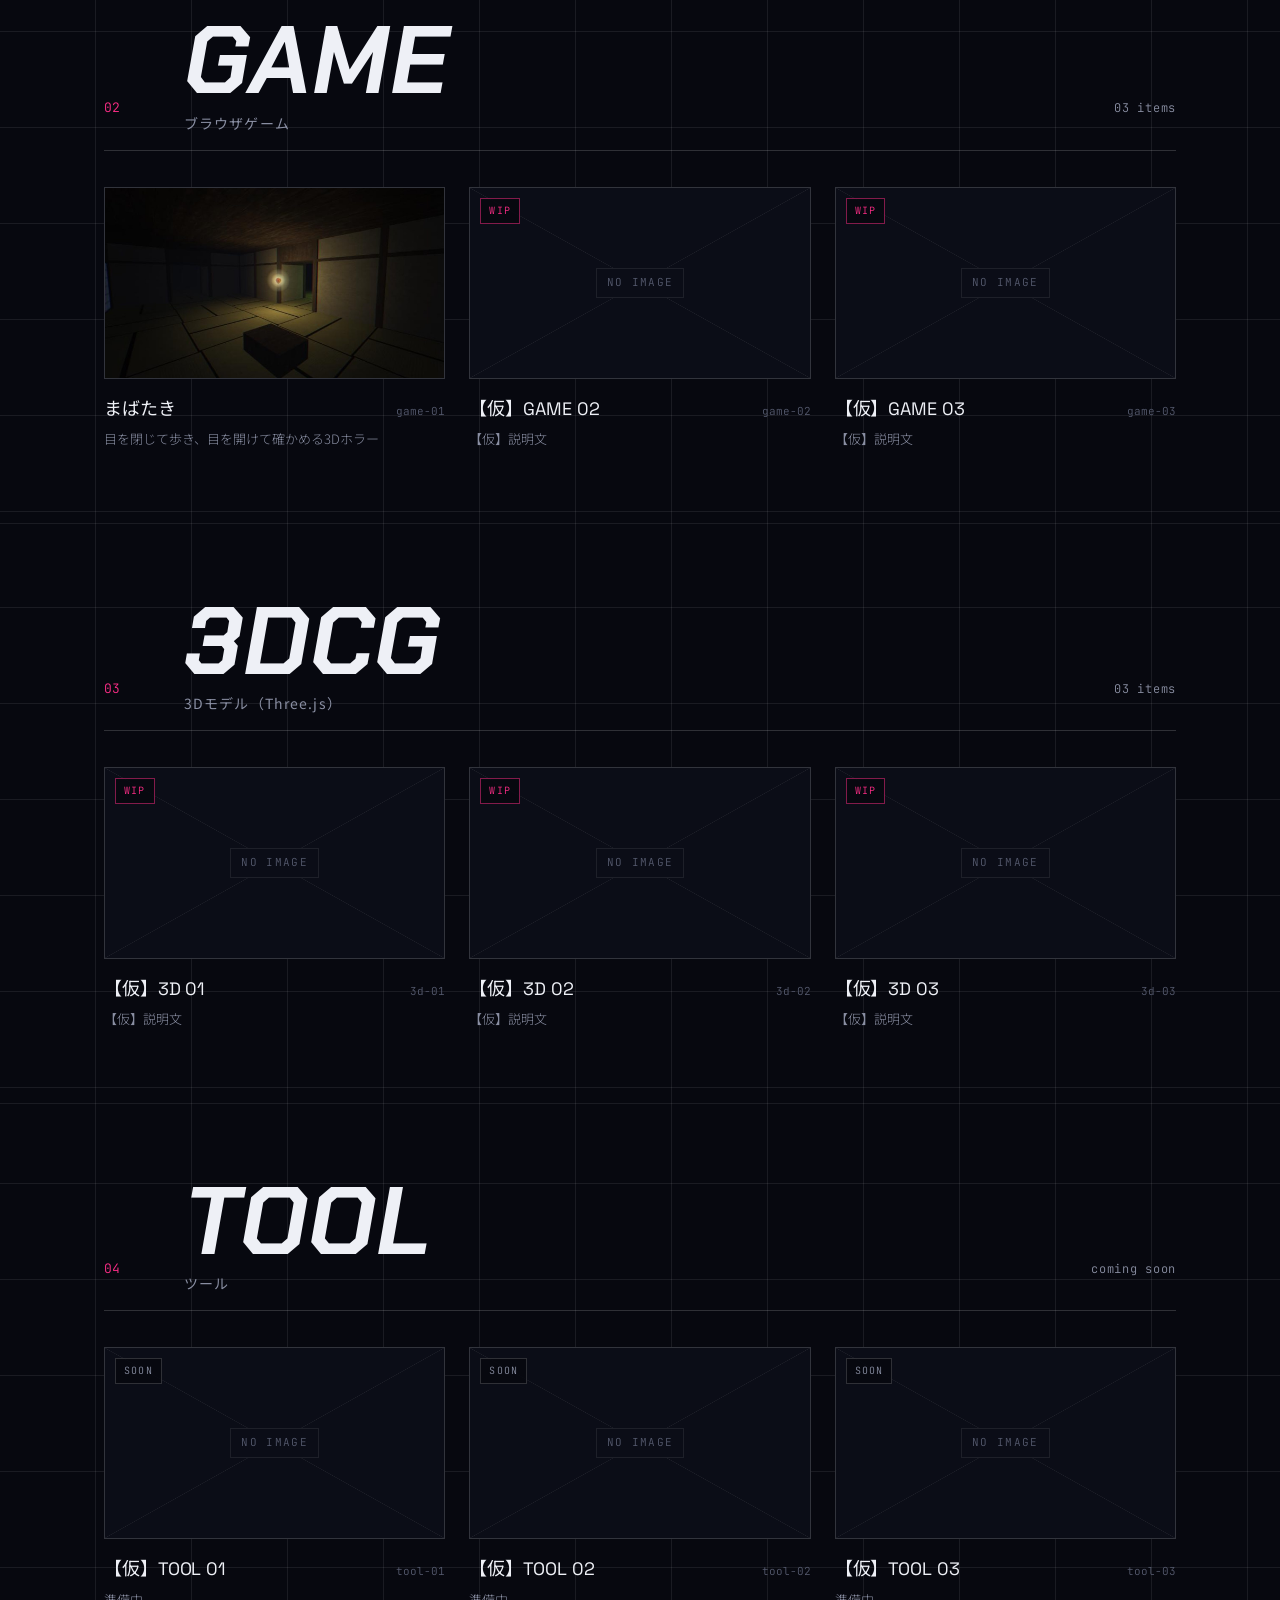
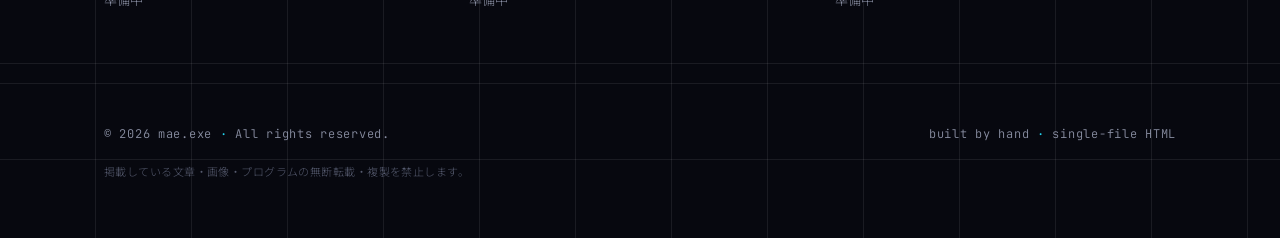
==== commit dccd0e8d: "WEB 02「深淵ツーリズム」と GAME 01「まばたき」を追加 - web/02：スクロールで深海へ潜っていく、架空の深海ツアー会社のLP（画像なし、海と生物はThree.jsで描画） - gam" ====
--- a/index.html
+++ b/index.html
@@ -147,8 +147,8 @@
       <div class="grid">
         <a class="card" href="web/01/index.html"><div class="thumb"><div class="ph"><span>NO IMAGE</span></div><img src="thumbs/web-01.jpg" alt="" onerror="this.remove()"></div>
           <div class="meta"><h3>既読文庫</h3><span class="id">web-01</span></div><p class="desc">トーク画面のように読める小説投稿サイト</p></a>
-        <a class="card" href="#"><div class="thumb"><div class="ph"><span>NO IMAGE</span></div><img src="thumbs/web-02.jpg" alt="" onerror="this.remove()"><span class="status">WIP</span></div>
-          <div class="meta"><h3>【仮】WEB 02</h3><span class="id">web-02</span></div><p class="desc">【仮】説明文</p></a>
+        <a class="card" href="web/02/index.html"><div class="thumb"><div class="ph"><span>NO IMAGE</span></div><img src="thumbs/web-02.jpg" alt="" onerror="this.remove()"></div>
+          <div class="meta"><h3>深淵ツーリズム</h3><span class="id">web-02</span></div><p class="desc">スクロールで深海へ潜っていく、深海ツアー会社のLP</p></a>
         <a class="card" href="#"><div class="thumb"><div class="ph"><span>NO IMAGE</span></div><img src="thumbs/web-03.jpg" alt="" onerror="this.remove()"><span class="status">WIP</span></div>
           <div class="meta"><h3>【仮】WEB 03</h3><span class="id">web-03</span></div><p class="desc">【仮】説明文</p></a>
         <a class="card" href="#"><div class="thumb"><div class="ph"><span>NO IMAGE</span></div><img src="thumbs/web-04.jpg" alt="" onerror="this.remove()"><span class="status">WIP</span></div>
@@ -169,8 +169,8 @@
         <span class="mono">03 items</span>
       </div>
       <div class="grid">
-        <a class="card" href="#"><div class="thumb"><div class="ph"><span>NO IMAGE</span></div><img src="thumbs/game-01.jpg" alt="" onerror="this.remove()"><span class="status">WIP</span></div>
-          <div class="meta"><h3>【仮】GAME 01</h3><span class="id">game-01</span></div><p class="desc">【仮】説明文</p></a>
+        <a class="card" href="game/01/index.html"><div class="thumb"><div class="ph"><span>NO IMAGE</span></div><img src="thumbs/game-01.jpg" alt="" onerror="this.remove()"></div>
+          <div class="meta"><h3>まばたき</h3><span class="id">game-01</span></div><p class="desc">目を閉じて歩き、目を開けて確かめる3Dホラー</p></a>
         <a class="card" href="#"><div class="thumb"><div class="ph"><span>NO IMAGE</span></div><img src="thumbs/game-02.jpg" alt="" onerror="this.remove()"><span class="status">WIP</span></div>
           <div class="meta"><h3>【仮】GAME 02</h3><span class="id">game-02</span></div><p class="desc">【仮】説明文</p></a>
         <a class="card" href="#"><div class="thumb"><div class="ph"><span>NO IMAGE</span></div><img src="thumbs/game-03.jpg" alt="" onerror="this.remove()"><span class="status">WIP</span></div>
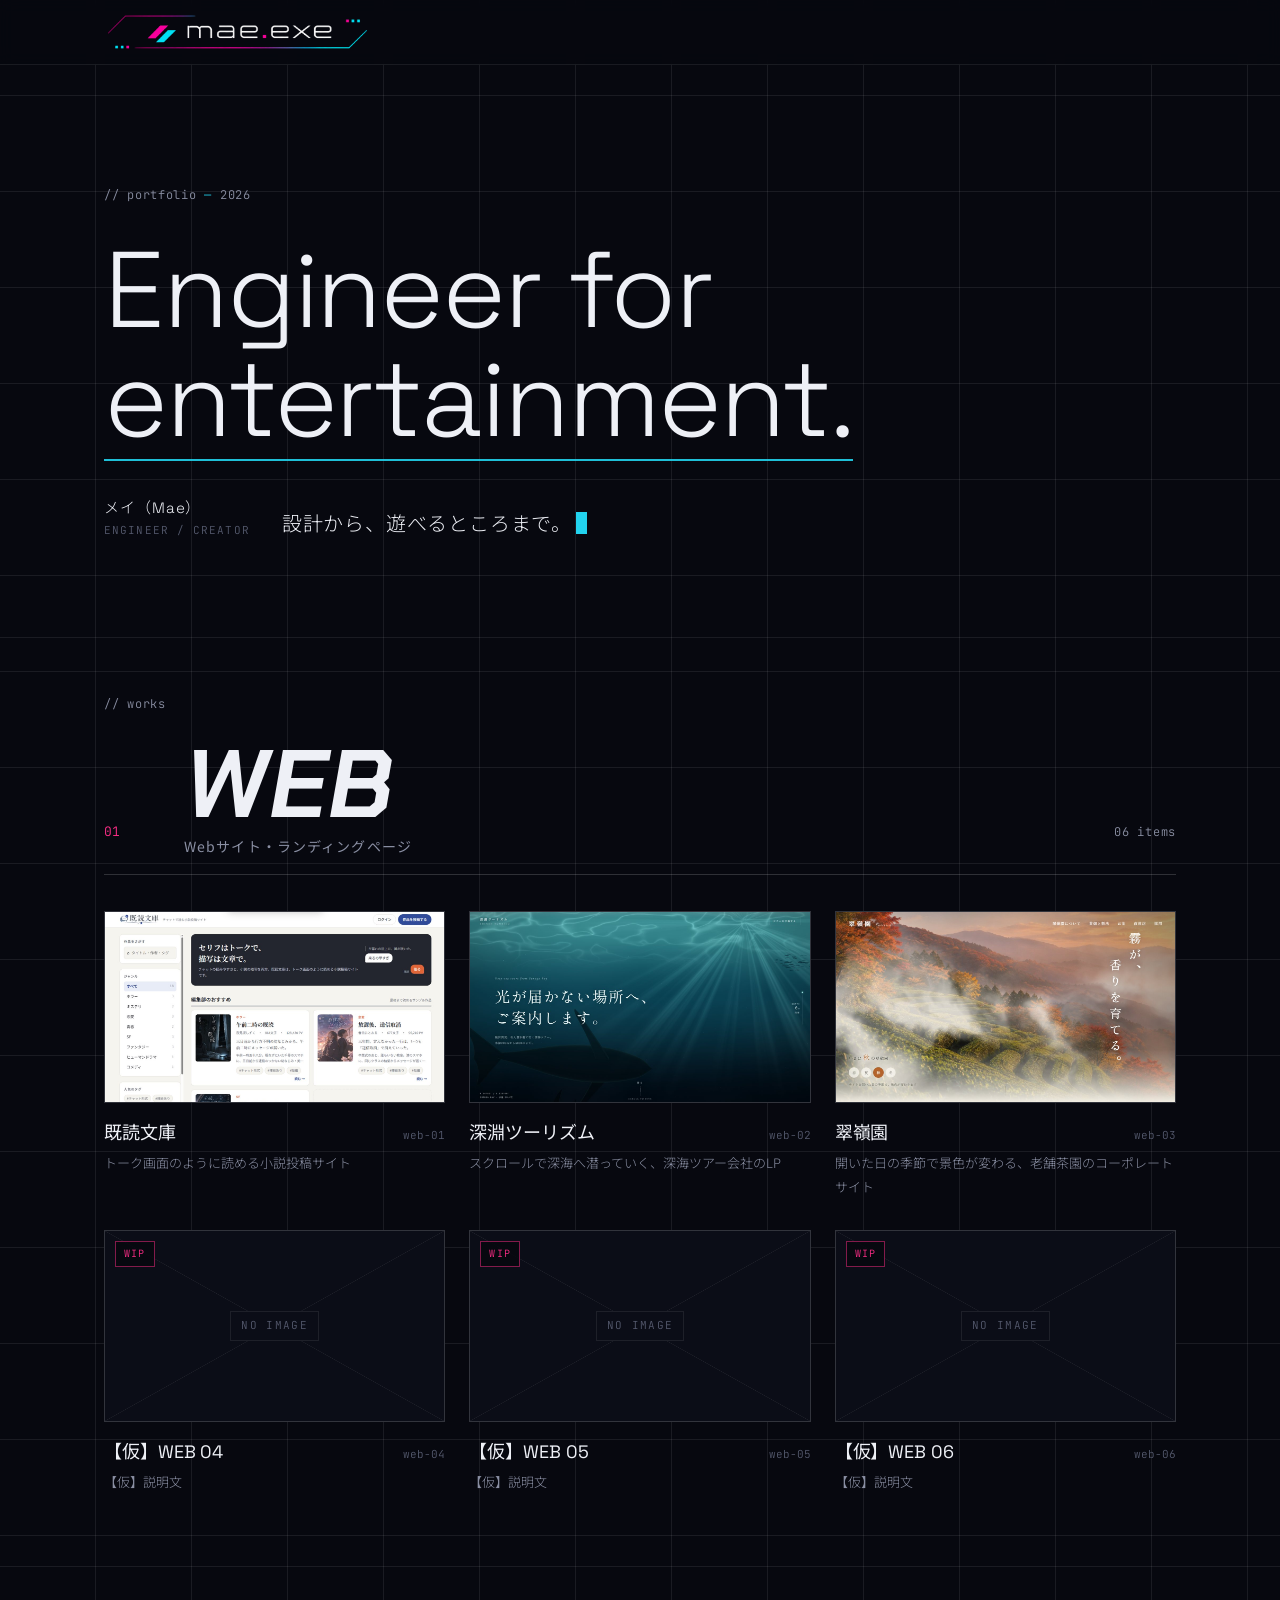
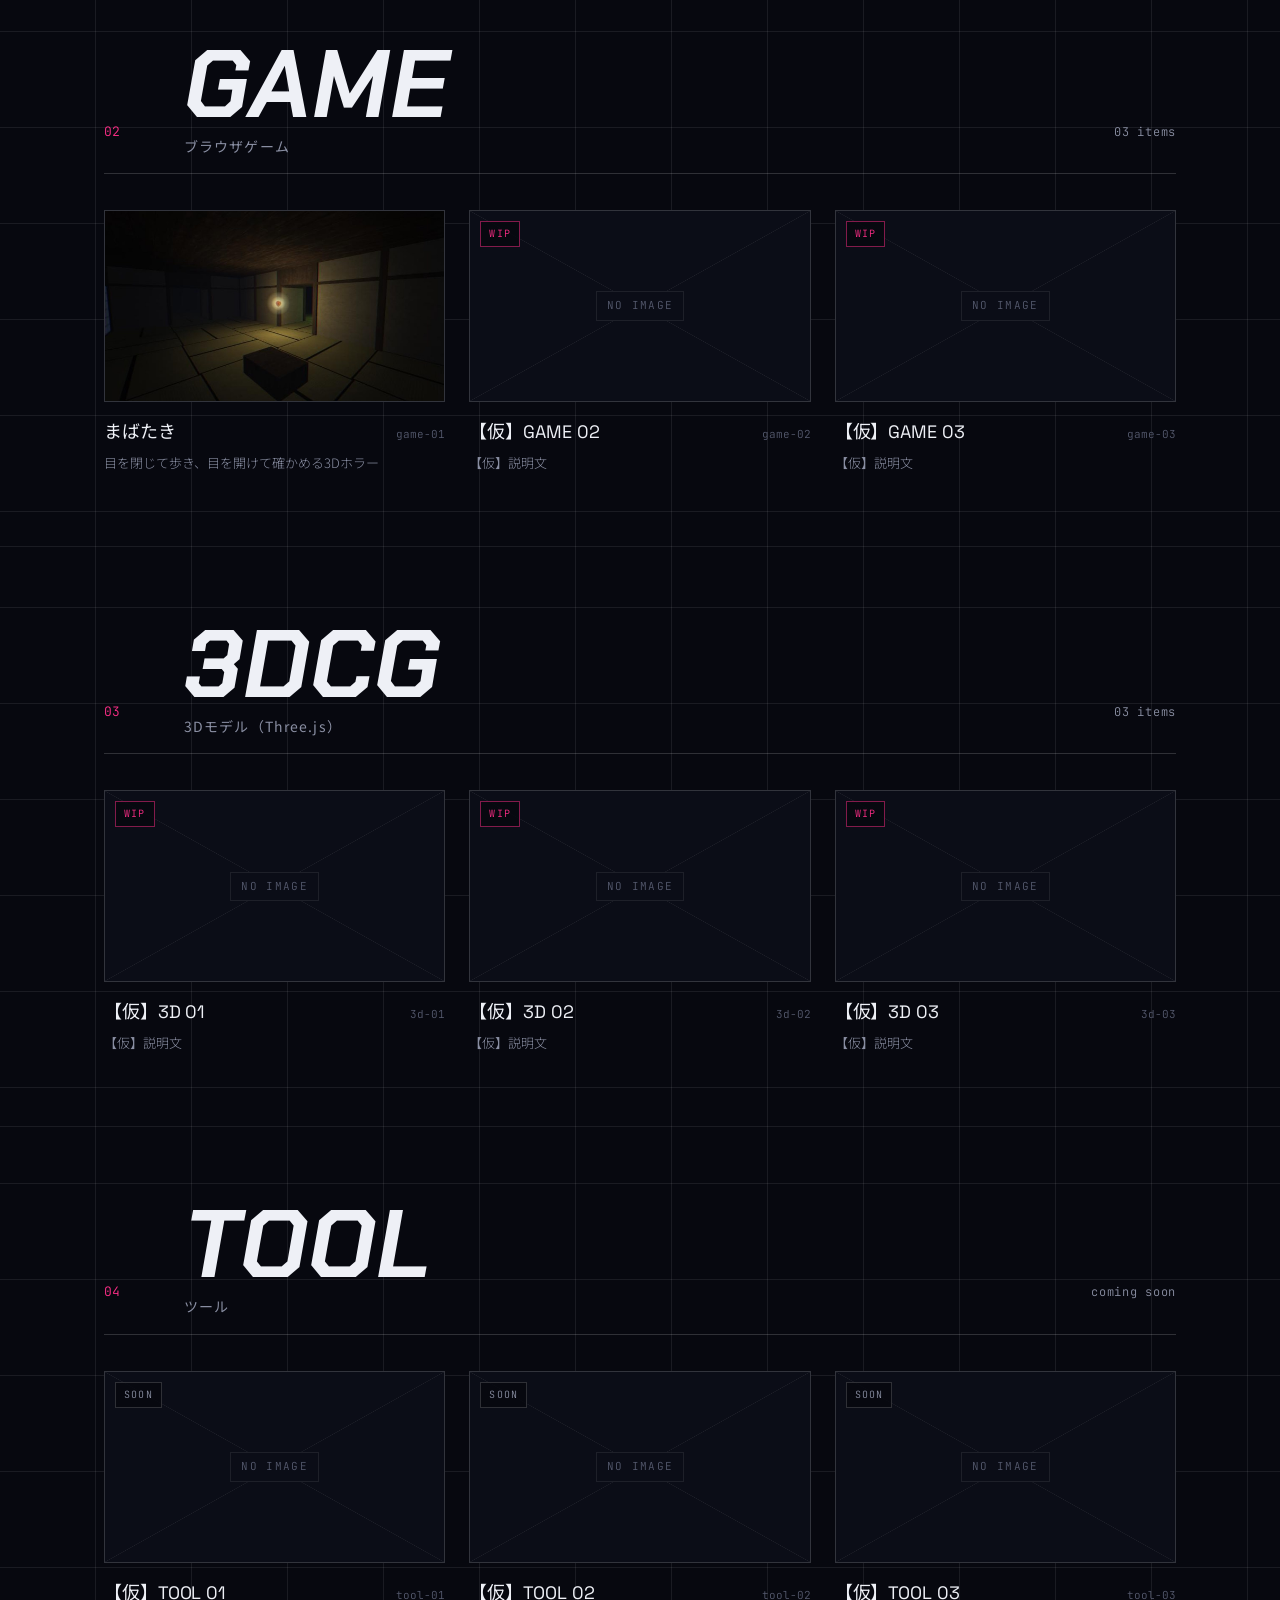
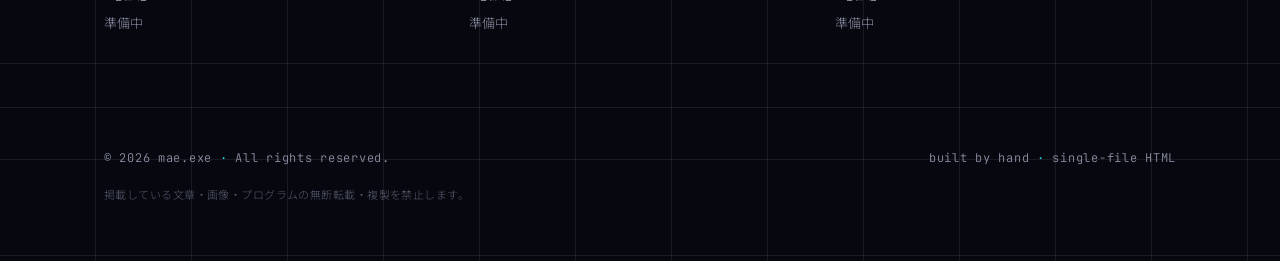
==== commit f813adf4: "WEB 03「翠嶺園」を追加 架空の老舗茶園のコーポレートサイト（トップ＋翠嶺園について／茶畑と製法／採用の4ページ）。 開いた日の季節で景色・差し色・おすすめのお茶が変わる。山並みと霧はWebGLで" ====
--- a/index.html
+++ b/index.html
@@ -149,8 +149,8 @@
           <div class="meta"><h3>既読文庫</h3><span class="id">web-01</span></div><p class="desc">トーク画面のように読める小説投稿サイト</p></a>
         <a class="card" href="web/02/index.html"><div class="thumb"><div class="ph"><span>NO IMAGE</span></div><img src="thumbs/web-02.jpg" alt="" onerror="this.remove()"></div>
           <div class="meta"><h3>深淵ツーリズム</h3><span class="id">web-02</span></div><p class="desc">スクロールで深海へ潜っていく、深海ツアー会社のLP</p></a>
-        <a class="card" href="#"><div class="thumb"><div class="ph"><span>NO IMAGE</span></div><img src="thumbs/web-03.jpg" alt="" onerror="this.remove()"><span class="status">WIP</span></div>
-          <div class="meta"><h3>【仮】WEB 03</h3><span class="id">web-03</span></div><p class="desc">【仮】説明文</p></a>
+        <a class="card" href="web/03/index.html"><div class="thumb"><div class="ph"><span>NO IMAGE</span></div><img src="thumbs/web-03.jpg" alt="" onerror="this.remove()"></div>
+          <div class="meta"><h3>翠嶺園</h3><span class="id">web-03</span></div><p class="desc">開いた日の季節で景色が変わる、老舗茶園のコーポレートサイト</p></a>
         <a class="card" href="#"><div class="thumb"><div class="ph"><span>NO IMAGE</span></div><img src="thumbs/web-04.jpg" alt="" onerror="this.remove()"><span class="status">WIP</span></div>
           <div class="meta"><h3>【仮】WEB 04</h3><span class="id">web-04</span></div><p class="desc">【仮】説明文</p></a>
         <a class="card" href="#"><div class="thumb"><div class="ph"><span>NO IMAGE</span></div><img src="thumbs/web-05.jpg" alt="" onerror="this.remove()"><span class="status">WIP</span></div>
